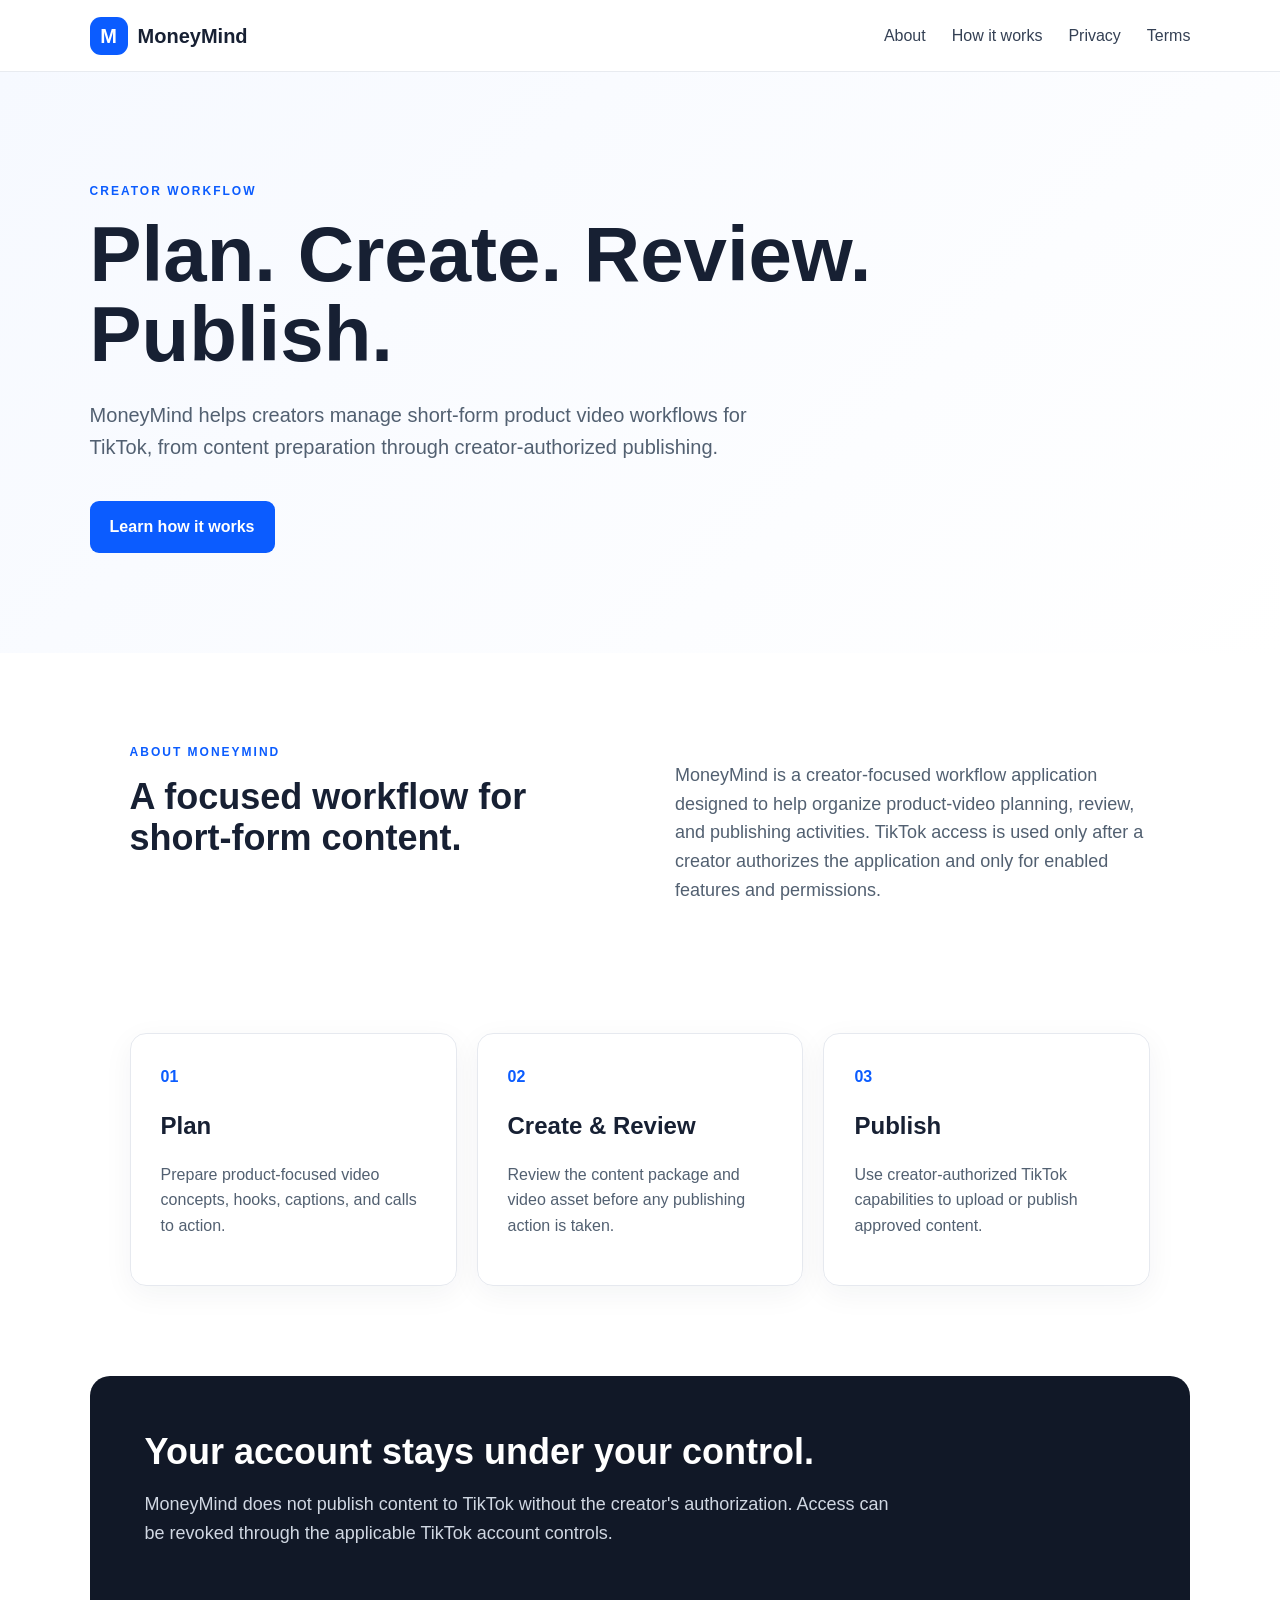
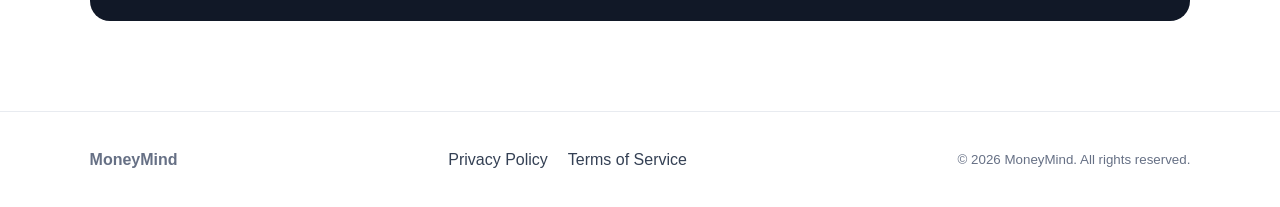
==== index.html @ c748f1ef "Add MoneyMind public website" ====
<!doctype html><html lang="en"><head><meta charset="utf-8"><meta name="viewport" content="width=device-width,initial-scale=1"><title>MoneyMind — AI Content Workflow</title><meta name="description" content="MoneyMind helps creators plan, create, review, and publish short-form product videos to TikTok."><link rel="stylesheet" href="styles.css"></head><body>
<header class="nav"><div class="brand"><div class="logo">M</div><span>MoneyMind</span></div><nav><a href="#about">About</a><a href="#how">How it works</a><a href="privacy.html">Privacy</a><a href="terms.html">Terms</a></nav></header>
<main><section class="hero"><div class="eyebrow">CREATOR WORKFLOW</div><h1>Plan. Create. Review. Publish.</h1><p>MoneyMind helps creators manage short-form product video workflows for TikTok, from content preparation through creator-authorized publishing.</p><a class="button" href="#how">Learn how it works</a></section>
<section id="about" class="section"><div><div class="eyebrow">ABOUT MONEYMIND</div><h2>A focused workflow for short-form content.</h2></div><p>MoneyMind is a creator-focused workflow application designed to help organize product-video planning, review, and publishing activities. TikTok access is used only after a creator authorizes the application and only for enabled features and permissions.</p></section>
<section id="how" class="cards"><article><span>01</span><h3>Plan</h3><p>Prepare product-focused video concepts, hooks, captions, and calls to action.</p></article><article><span>02</span><h3>Create & Review</h3><p>Review the content package and video asset before any publishing action is taken.</p></article><article><span>03</span><h3>Publish</h3><p>Use creator-authorized TikTok capabilities to upload or publish approved content.</p></article></section>
<section class="notice"><h2>Your account stays under your control.</h2><p>MoneyMind does not publish content to TikTok without the creator's authorization. Access can be revoked through the applicable TikTok account controls.</p></section></main>
<footer><strong>MoneyMind</strong><div class="footer-links"><a href="privacy.html">Privacy Policy</a><a href="terms.html">Terms of Service</a></div><small>© 2026 MoneyMind. All rights reserved.</small></footer></body></html>
---- styles.css ----
*{box-sizing:border-box}html{scroll-behavior:smooth}body{margin:0;font-family:Inter,Segoe UI,Arial,sans-serif;color:#172033;background:#fff;line-height:1.6}.nav{height:72px;display:flex;align-items:center;justify-content:space-between;padding:0 7%;border-bottom:1px solid #e8ebf0;background:#fff;position:sticky;top:0;z-index:10}.brand{display:flex;align-items:center;gap:10px;font-weight:800;font-size:20px}.logo{width:38px;height:38px;border-radius:11px;display:grid;place-items:center;background:#0b5cff;color:#fff;font-weight:900}.nav nav{display:flex;gap:26px}.nav a,footer a{color:#344054;text-decoration:none}.hero{padding:110px 7% 100px;background:linear-gradient(135deg,#f6f9ff,#fff)}.eyebrow{font-size:12px;letter-spacing:2px;font-weight:800;color:#0b5cff;margin-bottom:14px}.hero h1{font-size:clamp(44px,7vw,78px);line-height:1.02;max-width:900px;margin:0 0 25px}.hero p{font-size:20px;max-width:720px;color:#526071}.button{display:inline-block;margin-top:18px;background:#0b5cff;color:white;text-decoration:none;padding:13px 20px;border-radius:9px;font-weight:700}.section{display:grid;grid-template-columns:1fr 1fr;gap:70px;padding:90px 7%;max-width:1200px;margin:auto}.section h2,.notice h2{font-size:36px;line-height:1.15;margin:0}.section p{font-size:18px;color:#526071}.cards{display:grid;grid-template-columns:repeat(3,1fr);gap:20px;padding:20px 7% 90px;max-width:1200px;margin:auto}.cards article{border:1px solid #e6e9ef;border-radius:16px;padding:30px;box-shadow:0 8px 30px rgba(20,30,50,.05)}.cards span{font-weight:800;color:#0b5cff}.cards h3{font-size:24px;margin:18px 0 8px}.cards p{color:#526071}.notice{margin:0 7% 90px;padding:55px;border-radius:20px;background:#111827;color:#fff}.notice p{color:#d0d7e2;max-width:760px;font-size:18px}.legal{max-width:900px;margin:auto;padding:70px 7% 100px}.legal h1{font-size:52px;line-height:1.1}.legal h2{margin-top:42px}.legal p{color:#4b5565}.legal a{color:#0b5cff}footer{border-top:1px solid #e8ebf0;padding:35px 7%;display:flex;justify-content:space-between;gap:25px;align-items:center;color:#667085}.footer-links{display:flex;gap:20px}@media(max-width:760px){.nav nav{gap:12px;font-size:13px}.section,.cards{grid-template-columns:1fr}.hero{padding-top:75px}.notice{padding:35px 25px}.footer-links{display:none}}
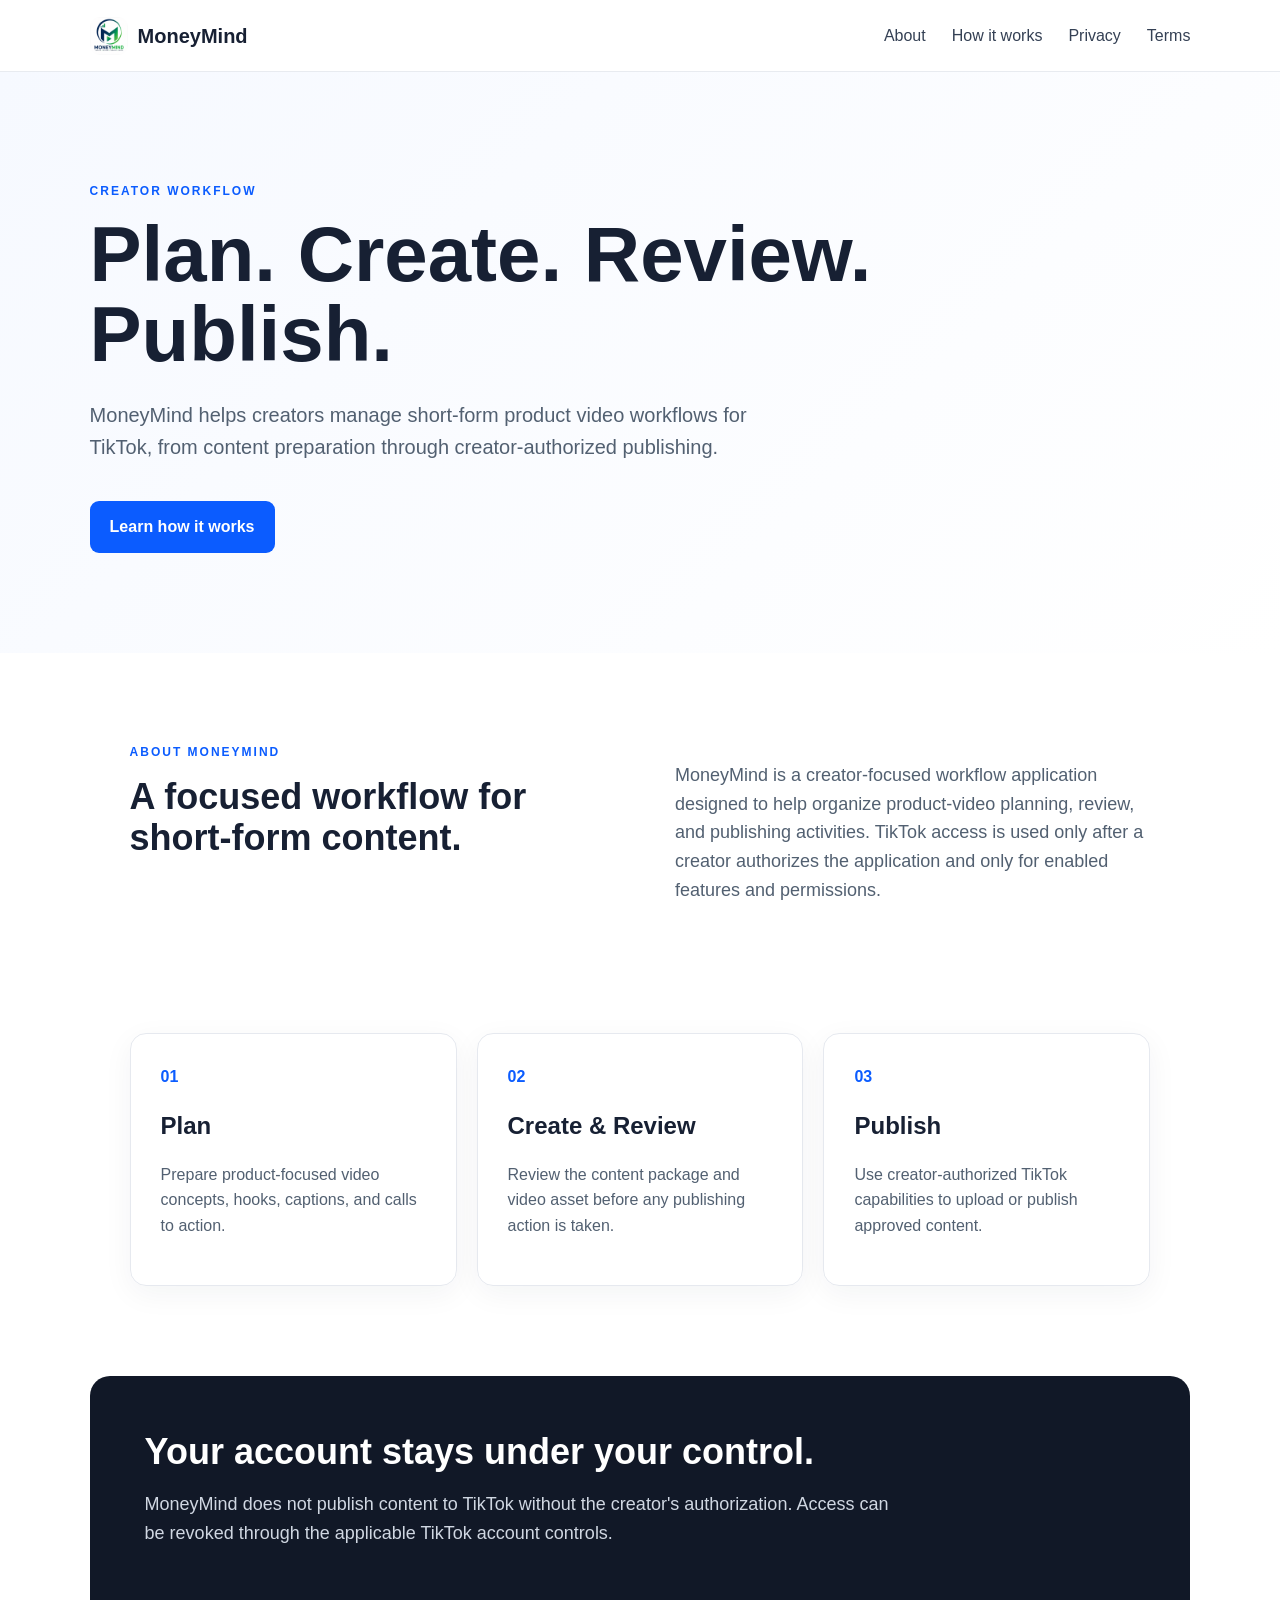
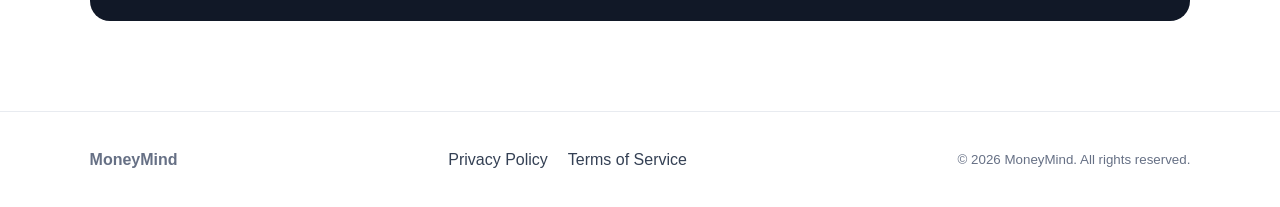
==== commit 58484f68: "Add files via upload" ====
--- a/index.html
+++ b/index.html
@@ -1,7 +1,7 @@
-<!doctype html><html lang="en"><head><meta charset="utf-8"><meta name="viewport" content="width=device-width,initial-scale=1"><title>MoneyMind — AI Content Workflow</title><meta name="description" content="MoneyMind helps creators plan, create, review, and publish short-form product videos to TikTok."><link rel="stylesheet" href="styles.css"></head><body>
-<header class="nav"><div class="brand"><div class="logo">M</div><span>MoneyMind</span></div><nav><a href="#about">About</a><a href="#how">How it works</a><a href="privacy.html">Privacy</a><a href="terms.html">Terms</a></nav></header>
-<main><section class="hero"><div class="eyebrow">CREATOR WORKFLOW</div><h1>Plan. Create. Review. Publish.</h1><p>MoneyMind helps creators manage short-form product video workflows for TikTok, from content preparation through creator-authorized publishing.</p><a class="button" href="#how">Learn how it works</a></section>
-<section id="about" class="section"><div><div class="eyebrow">ABOUT MONEYMIND</div><h2>A focused workflow for short-form content.</h2></div><p>MoneyMind is a creator-focused workflow application designed to help organize product-video planning, review, and publishing activities. TikTok access is used only after a creator authorizes the application and only for enabled features and permissions.</p></section>
-<section id="how" class="cards"><article><span>01</span><h3>Plan</h3><p>Prepare product-focused video concepts, hooks, captions, and calls to action.</p></article><article><span>02</span><h3>Create & Review</h3><p>Review the content package and video asset before any publishing action is taken.</p></article><article><span>03</span><h3>Publish</h3><p>Use creator-authorized TikTok capabilities to upload or publish approved content.</p></article></section>
-<section class="notice"><h2>Your account stays under your control.</h2><p>MoneyMind does not publish content to TikTok without the creator's authorization. Access can be revoked through the applicable TikTok account controls.</p></section></main>
+<!doctype html><html lang="en"><head><meta charset="utf-8"><meta name="viewport" content="width=device-width,initial-scale=1"><title>MoneyMind — AI Content Workflow</title><meta name="description" content="MoneyMind helps creators plan, create, review, and publish short-form product videos to TikTok."><link rel="icon" type="image/png" sizes="32x32" href="assets/moneymind-icon-32.png"><link rel="icon" type="image/png" sizes="192x192" href="assets/moneymind-icon-192.png"><link rel="apple-touch-icon" sizes="180x180" href="assets/moneymind-icon-180.png"><link rel="stylesheet" href="styles.css"></head><body>
+<header class="nav"><div class="brand"><img class="logo" src="assets/moneymind-icon-192.png" alt="MoneyMind logo" width="38" height="38"><span>MoneyMind</span></div><nav><a href="#about">About</a><a href="#how">How it works</a><a href="privacy.html">Privacy</a><a href="terms.html">Terms</a></nav></header>
+<main><section class="hero"><div class="eyebrow">CREATOR WORKFLOW</div><h1>Plan. Create. Review. Publish.</h1><p>MoneyMind helps creators manage short-form product video workflows for TikTok, from content preparation through creator-authorized publishing.</p><a class="button" href="#how">Learn how it works</a></section>
+<section id="about" class="section"><div><div class="eyebrow">ABOUT MONEYMIND</div><h2>A focused workflow for short-form content.</h2></div><p>MoneyMind is a creator-focused workflow application designed to help organize product-video planning, review, and publishing activities. TikTok access is used only after a creator authorizes the application and only for enabled features and permissions.</p></section>
+<section id="how" class="cards"><article><span>01</span><h3>Plan</h3><p>Prepare product-focused video concepts, hooks, captions, and calls to action.</p></article><article><span>02</span><h3>Create & Review</h3><p>Review the content package and video asset before any publishing action is taken.</p></article><article><span>03</span><h3>Publish</h3><p>Use creator-authorized TikTok capabilities to upload or publish approved content.</p></article></section>
+<section class="notice"><h2>Your account stays under your control.</h2><p>MoneyMind does not publish content to TikTok without the creator's authorization. Access can be revoked through the applicable TikTok account controls.</p></section></main>
 <footer><strong>MoneyMind</strong><div class="footer-links"><a href="privacy.html">Privacy Policy</a><a href="terms.html">Terms of Service</a></div><small>© 2026 MoneyMind. All rights reserved.</small></footer></body></html>
--- a/styles.css
+++ b/styles.css
@@ -1 +1 @@
-*{box-sizing:border-box}html{scroll-behavior:smooth}body{margin:0;font-family:Inter,Segoe UI,Arial,sans-serif;color:#172033;background:#fff;line-height:1.6}.nav{height:72px;display:flex;align-items:center;justify-content:space-between;padding:0 7%;border-bottom:1px solid #e8ebf0;background:#fff;position:sticky;top:0;z-index:10}.brand{display:flex;align-items:center;gap:10px;font-weight:800;font-size:20px}.logo{width:38px;height:38px;border-radius:11px;display:grid;place-items:center;background:#0b5cff;color:#fff;font-weight:900}.nav nav{display:flex;gap:26px}.nav a,footer a{color:#344054;text-decoration:none}.hero{padding:110px 7% 100px;background:linear-gradient(135deg,#f6f9ff,#fff)}.eyebrow{font-size:12px;letter-spacing:2px;font-weight:800;color:#0b5cff;margin-bottom:14px}.hero h1{font-size:clamp(44px,7vw,78px);line-height:1.02;max-width:900px;margin:0 0 25px}.hero p{font-size:20px;max-width:720px;color:#526071}.button{display:inline-block;margin-top:18px;background:#0b5cff;color:white;text-decoration:none;padding:13px 20px;border-radius:9px;font-weight:700}.section{display:grid;grid-template-columns:1fr 1fr;gap:70px;padding:90px 7%;max-width:1200px;margin:auto}.section h2,.notice h2{font-size:36px;line-height:1.15;margin:0}.section p{font-size:18px;color:#526071}.cards{display:grid;grid-template-columns:repeat(3,1fr);gap:20px;padding:20px 7% 90px;max-width:1200px;margin:auto}.cards article{border:1px solid #e6e9ef;border-radius:16px;padding:30px;box-shadow:0 8px 30px rgba(20,30,50,.05)}.cards span{font-weight:800;color:#0b5cff}.cards h3{font-size:24px;margin:18px 0 8px}.cards p{color:#526071}.notice{margin:0 7% 90px;padding:55px;border-radius:20px;background:#111827;color:#fff}.notice p{color:#d0d7e2;max-width:760px;font-size:18px}.legal{max-width:900px;margin:auto;padding:70px 7% 100px}.legal h1{font-size:52px;line-height:1.1}.legal h2{margin-top:42px}.legal p{color:#4b5565}.legal a{color:#0b5cff}footer{border-top:1px solid #e8ebf0;padding:35px 7%;display:flex;justify-content:space-between;gap:25px;align-items:center;color:#667085}.footer-links{display:flex;gap:20px}@media(max-width:760px){.nav nav{gap:12px;font-size:13px}.section,.cards{grid-template-columns:1fr}.hero{padding-top:75px}.notice{padding:35px 25px}.footer-links{display:none}}+*{box-sizing:border-box}html{scroll-behavior:smooth}body{margin:0;font-family:Inter,Segoe UI,Arial,sans-serif;color:#172033;background:#fff;line-height:1.6}.nav{height:72px;display:flex;align-items:center;justify-content:space-between;padding:0 7%;border-bottom:1px solid #e8ebf0;background:#fff;position:sticky;top:0;z-index:10}.brand{display:flex;align-items:center;gap:10px;font-weight:800;font-size:20px}.logo{width:38px;height:38px;border-radius:11px;display:block;object-fit:contain;background:transparent}.nav nav{display:flex;gap:26px}.nav a,footer a{color:#344054;text-decoration:none}.hero{padding:110px 7% 100px;background:linear-gradient(135deg,#f6f9ff,#fff)}.eyebrow{font-size:12px;letter-spacing:2px;font-weight:800;color:#0b5cff;margin-bottom:14px}.hero h1{font-size:clamp(44px,7vw,78px);line-height:1.02;max-width:900px;margin:0 0 25px}.hero p{font-size:20px;max-width:720px;color:#526071}.button{display:inline-block;margin-top:18px;background:#0b5cff;color:white;text-decoration:none;padding:13px 20px;border-radius:9px;font-weight:700}.section{display:grid;grid-template-columns:1fr 1fr;gap:70px;padding:90px 7%;max-width:1200px;margin:auto}.section h2,.notice h2{font-size:36px;line-height:1.15;margin:0}.section p{font-size:18px;color:#526071}.cards{display:grid;grid-template-columns:repeat(3,1fr);gap:20px;padding:20px 7% 90px;max-width:1200px;margin:auto}.cards article{border:1px solid #e6e9ef;border-radius:16px;padding:30px;box-shadow:0 8px 30px rgba(20,30,50,.05)}.cards span{font-weight:800;color:#0b5cff}.cards h3{font-size:24px;margin:18px 0 8px}.cards p{color:#526071}.notice{margin:0 7% 90px;padding:55px;border-radius:20px;background:#111827;color:#fff}.notice p{color:#d0d7e2;max-width:760px;font-size:18px}.legal{max-width:900px;margin:auto;padding:70px 7% 100px}.legal h1{font-size:52px;line-height:1.1}.legal h2{margin-top:42px}.legal p{color:#4b5565}.legal a{color:#0b5cff}footer{border-top:1px solid #e8ebf0;padding:35px 7%;display:flex;justify-content:space-between;gap:25px;align-items:center;color:#667085}.footer-links{display:flex;gap:20px}@media(max-width:760px){.nav nav{gap:12px;font-size:13px}.section,.cards{grid-template-columns:1fr}.hero{padding-top:75px}.notice{padding:35px 25px}.footer-links{display:none}}
